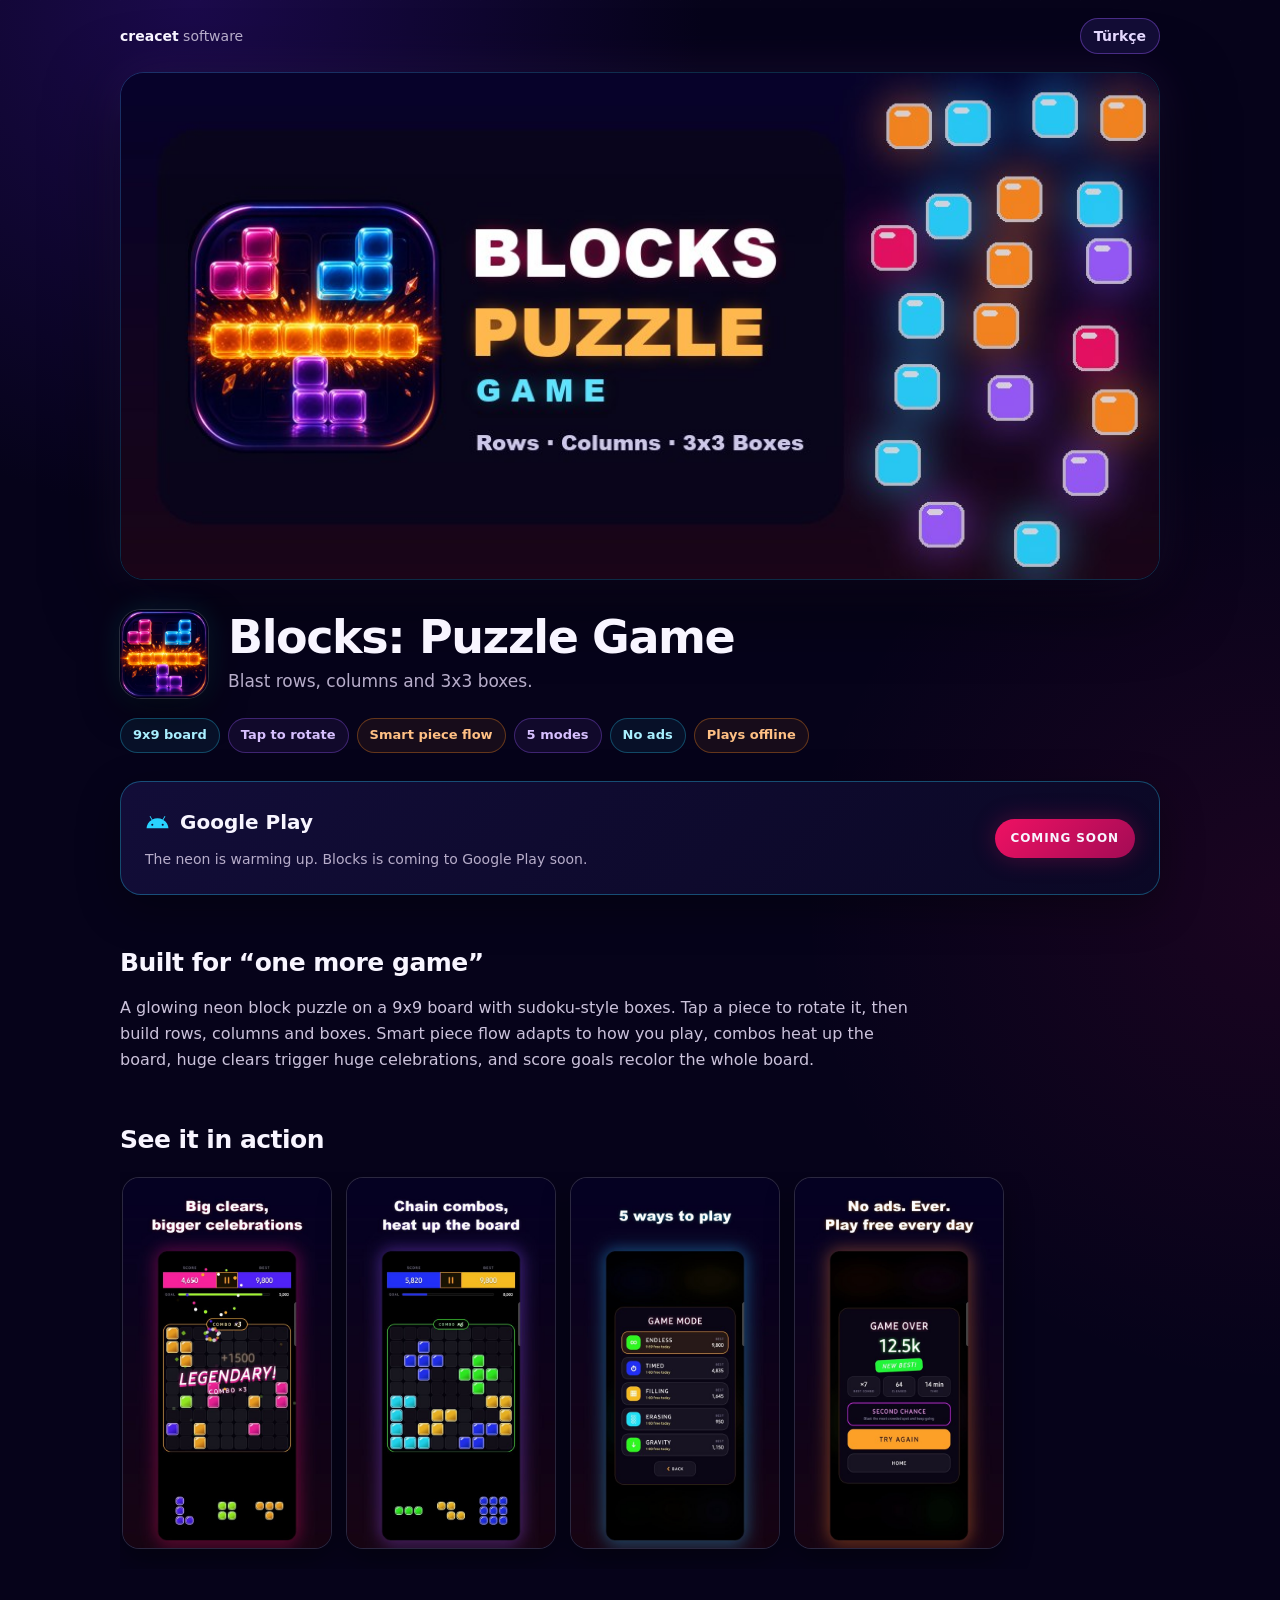
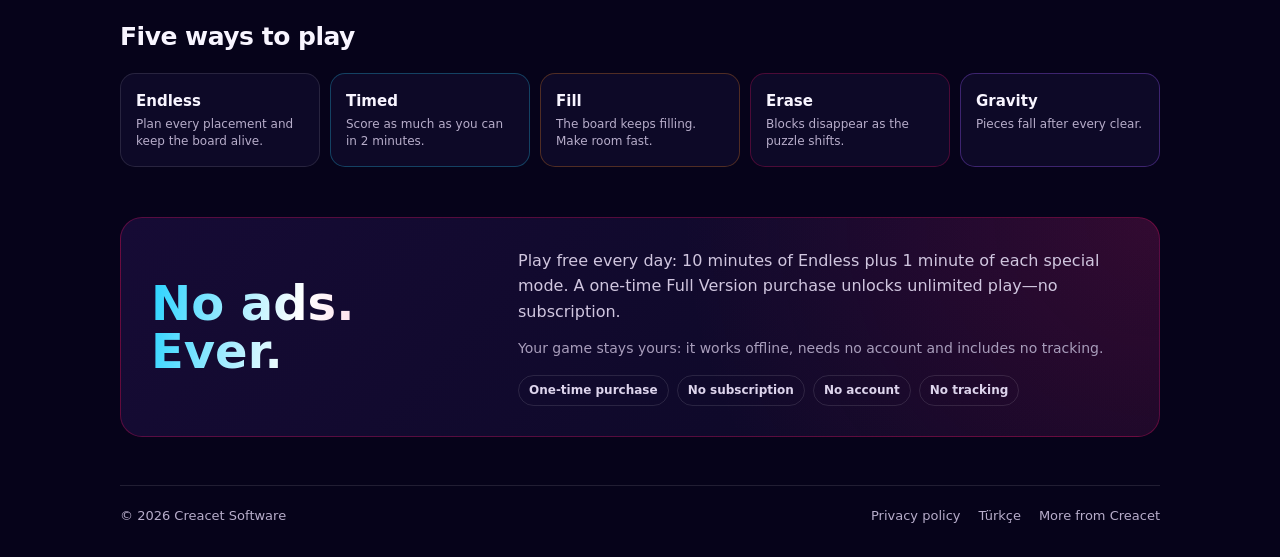
==== blocks/index.html @ dd419be7 "Portfolio-first homepage; add Blocks: Puzzle Game pages (EN/TR) and privacy policy (EN/TR) Co-Author" ====
<!doctype html>
<html lang="en">
<head>
<meta charset="utf-8">
<meta name="viewport" content="width=device-width,initial-scale=1">
<title>Blocks: Puzzle Game — Coming Soon</title>
<meta name="description" content="Blast rows, columns and 3x3 boxes in a glowing neon 9x9 block puzzle. Five modes, no ads, offline play.">
<meta name="theme-color" content="#06031a">
<link rel="icon" href="../assets/blocks/icon.png">
<link rel="apple-touch-icon" href="../assets/blocks/icon.png">
<meta property="og:type" content="website">
<meta property="og:title" content="Blocks: Puzzle Game">
<meta property="og:description" content="A glowing neon block puzzle built for one more game. Five modes, no ads, offline play.">
<meta property="og:url" content="https://mustycetin.github.io/mustycetin/blocks/">
<meta property="og:image" content="https://mustycetin.github.io/mustycetin/assets/blocks/cover.jpg">
<meta property="og:image:width" content="1024">
<meta property="og:image:height" content="500">
<meta name="twitter:card" content="summary_large_image">
<link rel="stylesheet" href="style.css">
</head>
<body>
<div class="wrap">
  <div class="top"><a href="../"><b>creacet</b> software</a><a class="lang" href="tr/" lang="tr">Türkçe</a></div>
  <img class="cover" src="../assets/blocks/cover.jpg" width="1024" height="500" alt="Blocks: Puzzle Game glowing neon blocks on a dark game board">
  <div class="head">
    <img src="../assets/blocks/icon.png" width="88" height="88" alt="Blocks: Puzzle Game app icon">
    <div><h1>Blocks: Puzzle Game</h1><p class="sub">Blast rows, columns and 3x3 boxes.</p></div>
  </div>
  <div class="chips"><span>9x9 board</span><span>Tap to rotate</span><span>Smart piece flow</span><span>5 modes</span><span>No ads</span><span>Plays offline</span></div>

  <section class="store" aria-labelledby="store-title">
    <h2 id="store-title"><svg viewBox="0 0 24 24" aria-hidden="true"><path fill="currentColor" d="M17.6 9.5l1.8-3.1a.4.4 0 0 0-.7-.4l-1.8 3.1A11 11 0 0 0 12 8a11 11 0 0 0-4.9 1.1L5.3 6a.4.4 0 0 0-.7.4l1.8 3.1A10.2 10.2 0 0 0 1.5 17.6h21a10.2 10.2 0 0 0-4.9-8.1zM7 15.1a1 1 0 1 1 0-2 1 1 0 0 1 0 2zm10 0a1 1 0 1 1 0-2 1 1 0 0 1 0 2z"/></svg>Google Play</h2>
    <p>The neon is warming up. Blocks is coming to Google Play soon.</p>
    <span class="tag">Coming soon</span>
  </section>

  <h2 class="section-title">Built for “one more game”</h2>
  <p class="about">A glowing neon block puzzle on a 9x9 board with sudoku-style boxes. Tap a piece to rotate it, then build rows, columns and boxes. Smart piece flow adapts to how you play, combos heat up the board, huge clears trigger huge celebrations, and score goals recolor the whole board.</p>

  <h2 class="section-title">See it in action</h2>
  <div class="shots" aria-label="Blocks: Puzzle Game screenshots">
    <img src="../assets/blocks/en-01.jpg" width="540" height="1170" loading="lazy" alt="Blocks home screen and daily free play">
    <img src="../assets/blocks/en-02.jpg" width="540" height="1170" loading="lazy" alt="Neon 9x9 game board with rows, columns and 3x3 boxes">
    <img src="../assets/blocks/en-03.jpg" width="540" height="1170" loading="lazy" alt="Blocks game mode selection">
    <img src="../assets/blocks/en-04.jpg" width="540" height="1170" loading="lazy" alt="Combo and score goal during play">
  </div>

  <h2 class="section-title">Five ways to play</h2>
  <div class="mode-grid">
    <div class="mode"><b>Endless</b><small>Plan every placement and keep the board alive.</small></div>
    <div class="mode"><b>Timed</b><small>Score as much as you can in 2 minutes.</small></div>
    <div class="mode"><b>Fill</b><small>The board keeps filling. Make room fast.</small></div>
    <div class="mode"><b>Erase</b><small>Blocks disappear as the puzzle shifts.</small></div>
    <div class="mode"><b>Gravity</b><small>Pieces fall after every clear.</small></div>
  </div>

  <section class="no-ads" aria-labelledby="no-ads-title">
    <h2 id="no-ads-title">No ads.<br>Ever.</h2>
    <div><p>Play free every day: 10 minutes of Endless plus 1 minute of each special mode. A one-time Full Version purchase unlocks unlimited play—no subscription.</p><p>Your game stays yours: it works offline, needs no account and includes no tracking.</p><div class="facts"><span>One-time purchase</span><span>No subscription</span><span>No account</span><span>No tracking</span></div></div>
  </section>

  <footer><span>© 2026 Creacet Software</span><span class="footer-links"><a href="privacy/">Privacy policy</a><a href="tr/" lang="tr">Türkçe</a><a href="../">More from Creacet</a></span></footer>
</div>
</body>
</html>
---- blocks/style.css ----
:root{color-scheme:dark;--bg:#06031a;--panel:#0e0929;--panel-2:#120c35;--cyan:#29d3ff;--orange:#ff8a1e;--pink:#ef1163;--purple:#9b5cff;--text:#f8f5ff;--muted:#b7adca;--line:#ffffff1c}
*{box-sizing:border-box}
html{scroll-behavior:smooth}
body{margin:0;min-height:100vh;background:radial-gradient(circle at 15% 0,#1b0a4b 0,transparent 32rem),radial-gradient(circle at 100% 42%,#ef116316 0,transparent 30rem),var(--bg);color:var(--text);font:16px/1.6 ui-rounded,"SF Pro Rounded","Segoe UI",system-ui,sans-serif}
body:before{content:"";position:fixed;inset:0;pointer-events:none;opacity:.17;background-image:linear-gradient(#ffffff0a 1px,transparent 1px),linear-gradient(90deg,#ffffff0a 1px,transparent 1px);background-size:40px 40px;mask-image:linear-gradient(#000,transparent 80%)}
a{color:inherit}
a:focus-visible{outline:3px solid var(--cyan);outline-offset:4px;border-radius:6px}
.wrap{width:min(1040px,calc(100% - 32px));margin:auto;position:relative}
.top{display:flex;justify-content:space-between;align-items:center;padding:18px 0;font-size:14px;color:var(--muted)}
.top a{text-decoration:none}.top b{color:var(--text)}
.lang{border:1px solid #9b5cff66;background:#120c35;border-radius:20px;padding:6px 13px;text-decoration:none;color:#e4d8ff;font-weight:700}
.cover{display:block;width:100%;height:auto;aspect-ratio:1024/500;object-fit:cover;border:1px solid #29d3ff33;border-radius:24px;box-shadow:0 20px 70px #0009,0 0 48px #9b5cff22}
.head{display:flex;gap:20px;align-items:center;margin:30px 0 8px}
.head img{width:88px;height:88px;border-radius:21px;box-shadow:0 0 0 1px #ffffff24,0 12px 36px #0009,0 0 28px #29d3ff24}
h1{margin:0;font-size:clamp(30px,5vw,46px);line-height:1.08;letter-spacing:-1.4px}
.sub{margin:5px 0 0;color:var(--muted);font-size:17px}
.chips{display:flex;flex-wrap:wrap;gap:8px;margin:20px 0 28px}
.chips span{border:1px solid #29d3ff4a;background:#29d3ff10;color:#a9efff;border-radius:20px;padding:6px 12px;font-size:13px;font-weight:700}
.chips span:nth-child(2n){border-color:#9b5cff55;background:#9b5cff13;color:#d7c0ff}.chips span:nth-child(3n){border-color:#ff8a1e55;background:#ff8a1e12;color:#ffc084}
.store{border:1px solid #29d3ff55;border-radius:21px;padding:24px;background:linear-gradient(135deg,#120d38,#0b0825);box-shadow:0 14px 44px #0005;display:grid;grid-template-columns:1fr auto;gap:10px 24px;align-items:center}
.store h2{margin:0;font-size:20px;display:flex;align-items:center;gap:10px}.store h2 svg{width:25px;height:25px;color:var(--cyan)}
.store p{margin:0;color:var(--muted);font-size:14px;grid-column:1}
.tag{grid-row:1/3;grid-column:2;border-radius:999px;padding:10px 16px;background:linear-gradient(135deg,var(--pink),#a30b55);box-shadow:0 0 24px #ef116344;font-size:12px;font-weight:850;letter-spacing:.9px;text-transform:uppercase}
.section-title{font-size:25px;margin:48px 0 12px;letter-spacing:-.5px}
.about{color:#cbc2db;max-width:790px;margin:0}
.shots{display:flex;gap:14px;overflow-x:auto;padding:5px 2px 20px;scroll-snap-type:x mandatory;scrollbar-color:#9b5cff66 transparent}
.shots img{flex:0 0 210px;width:210px;height:auto;border-radius:17px;border:1px solid #ffffff20;scroll-snap-align:start;background:#0d0925;box-shadow:0 12px 28px #0006}
.mode-grid{display:grid;grid-template-columns:repeat(5,1fr);gap:10px;margin-top:16px}
.mode{min-width:0;border:1px solid var(--line);background:#0d0927;border-radius:15px;padding:15px}
.mode:nth-child(2){border-color:#29d3ff47}.mode:nth-child(3){border-color:#ff8a1e47}.mode:nth-child(4){border-color:#ef116347}.mode:nth-child(5){border-color:#9b5cff55}
.mode b{display:block;font-size:15px}.mode small{display:block;color:var(--muted);font-size:12px;line-height:1.45;margin-top:3px}
.no-ads{margin:50px 0 0;padding:30px;border:1px solid #ef11634f;border-radius:22px;background:radial-gradient(circle at 100% 0,#ef11632a,transparent 45%),linear-gradient(135deg,#160b35,#0b0824);display:grid;grid-template-columns:.7fr 1.3fr;gap:38px;align-items:center}
.no-ads h2{font-size:clamp(30px,5vw,48px);line-height:1;margin:0;background:linear-gradient(100deg,var(--cyan),#fff 45%,#ff9bc1);color:transparent;background-clip:text}
.no-ads p{margin:0;color:#d0c6df}.no-ads p+p{margin-top:12px;color:#a89dbb;font-size:14px}
.facts{display:flex;flex-wrap:wrap;gap:8px;margin-top:16px}.facts span{font-size:12px;font-weight:750;color:#ddd4ec;border:1px solid var(--line);border-radius:20px;padding:5px 10px}
footer{margin:48px 0 30px;padding-top:20px;border-top:1px solid var(--line);display:flex;flex-wrap:wrap;gap:10px 22px;justify-content:space-between;font-size:13px;color:var(--muted)}
footer a{text-decoration:none}footer a:hover{color:var(--cyan)}.footer-links{display:flex;gap:18px;flex-wrap:wrap}
@media(max-width:800px){.mode-grid{grid-template-columns:repeat(2,1fr)}.mode:last-child{grid-column:1/-1}.no-ads{grid-template-columns:1fr;gap:18px}}
@media(max-width:560px){.head{align-items:flex-start}.head img{width:70px;height:70px}.sub{font-size:15px}.store{grid-template-columns:1fr}.store p{grid-column:1}.tag{grid-row:auto;grid-column:1;width:max-content;margin-top:6px}.shots img{flex-basis:46vw;width:46vw}.mode-grid{grid-template-columns:1fr}.mode:last-child{grid-column:auto}.no-ads{padding:24px}}
@media(prefers-reduced-motion:reduce){html{scroll-behavior:auto}}
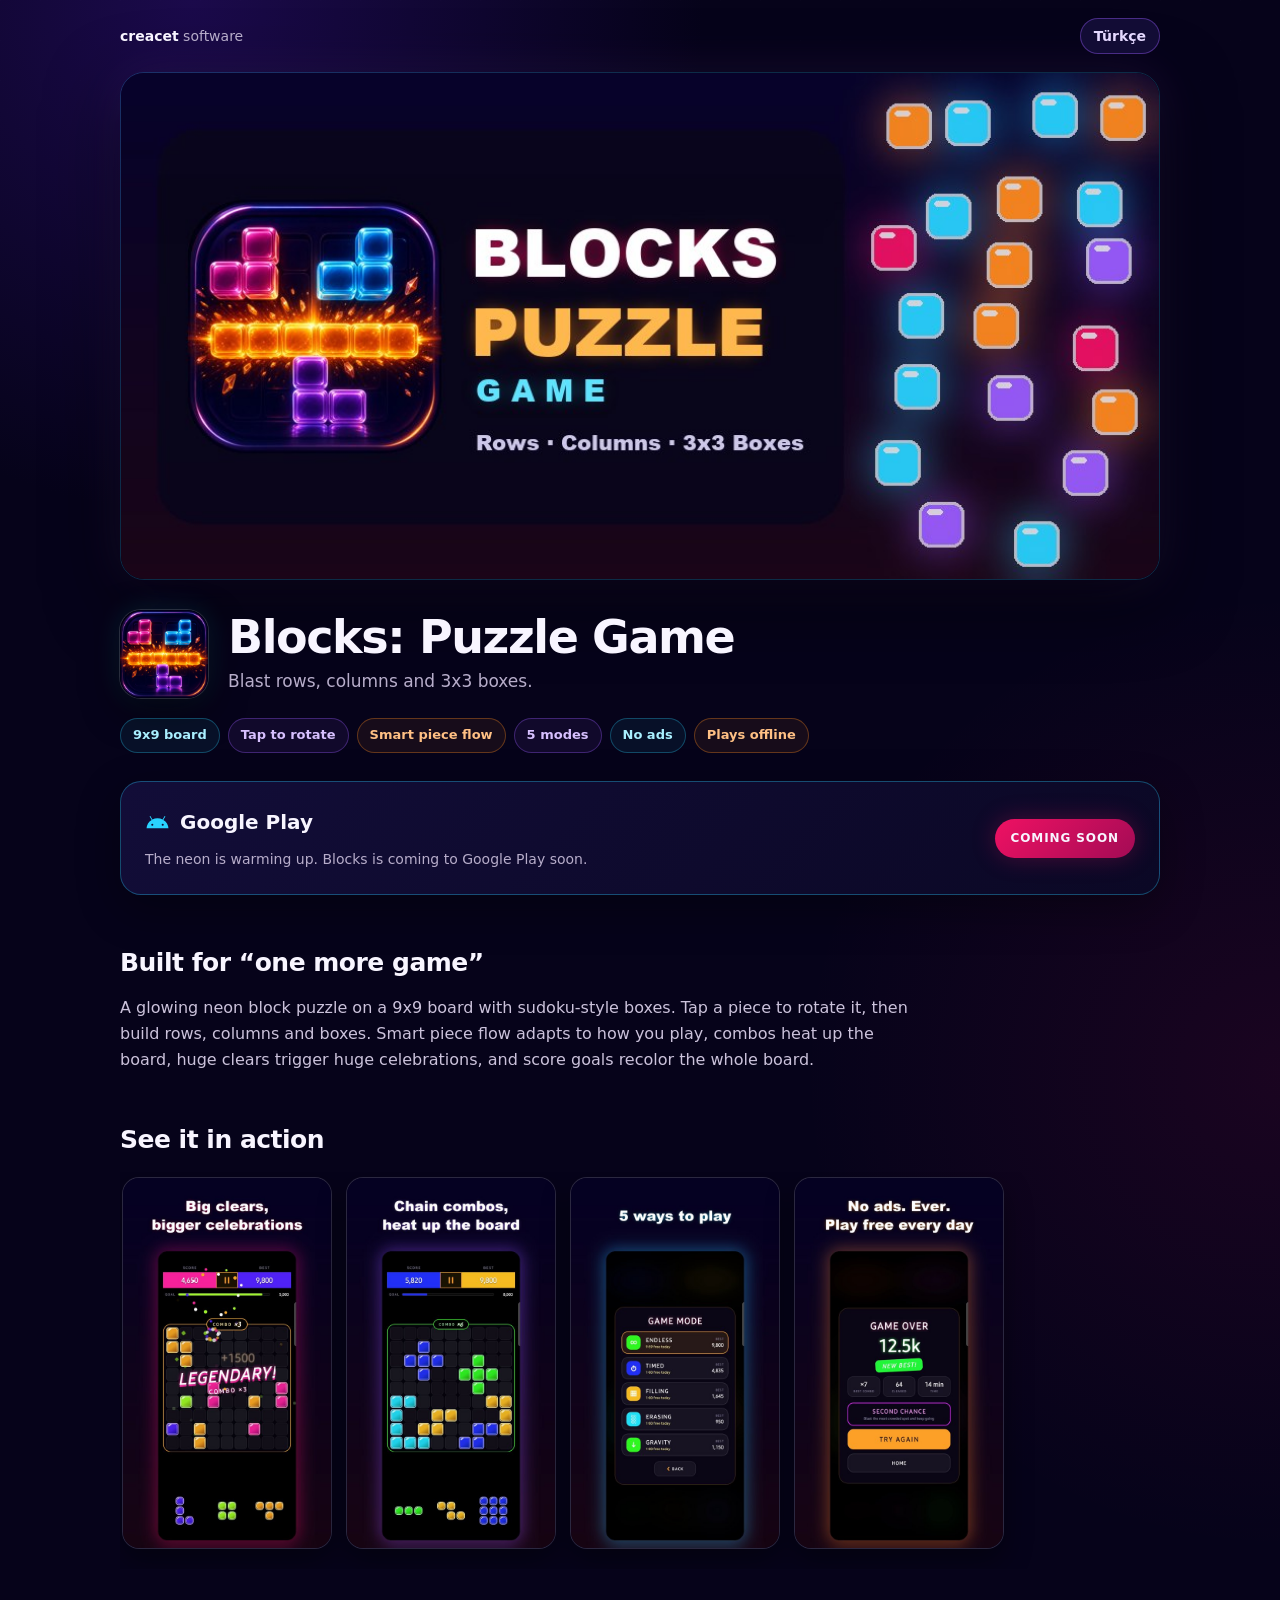
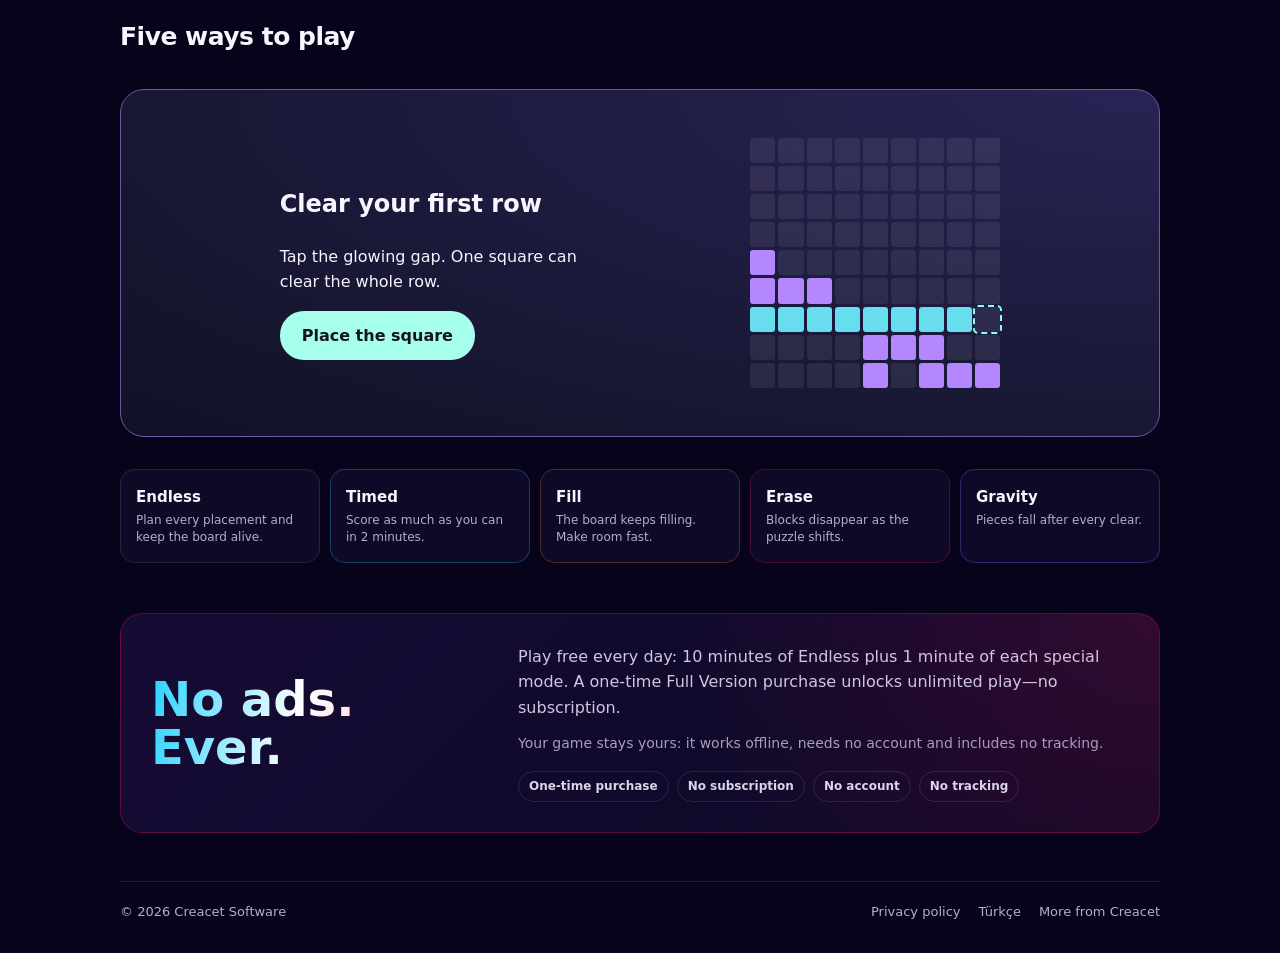
==== commit 6d444c1e: "Give each Creacet product a dedicated showcase and add a playable Blocks preview" ====
--- a/blocks/index.html
+++ b/blocks/index.html
@@ -46,6 +46,8 @@
   </div>
 
   <h2 class="section-title">Five ways to play</h2>
+  <section class="demo"><div><h2>Clear your first row</h2><p>Tap the glowing gap. One square can clear the whole row.</p><button class="clear-row">Place the square</button></div><div class="demo-board" aria-hidden="true"></div></section>
+  <script src="demo.js" defer></script>
   <div class="mode-grid">
     <div class="mode"><b>Endless</b><small>Plan every placement and keep the board alive.</small></div>
     <div class="mode"><b>Timed</b><small>Score as much as you can in 2 minutes.</small></div>
--- a/blocks/style.css
+++ b/blocks/style.css
@@ -38,3 +38,4 @@
 @media(max-width:800px){.mode-grid{grid-template-columns:repeat(2,1fr)}.mode:last-child{grid-column:1/-1}.no-ads{grid-template-columns:1fr;gap:18px}}
 @media(max-width:560px){.head{align-items:flex-start}.head img{width:70px;height:70px}.sub{font-size:15px}.store{grid-template-columns:1fr}.store p{grid-column:1}.tag{grid-row:auto;grid-column:1;width:max-content;margin-top:6px}.shots img{flex-basis:46vw;width:46vw}.mode-grid{grid-template-columns:1fr}.mode:last-child{grid-column:auto}.no-ads{padding:24px}}
 @media(prefers-reduced-motion:reduce){html{scroll-behavior:auto}}
+.demo{margin:2rem 0;display:flex;align-items:center;justify-content:space-evenly;gap:24px;padding:clamp(20px,4vw,48px);background:radial-gradient(at top right,#282454,#111126);border:1px solid #6459a2;border-radius:24px}.demo p{max-width:33ch}.clear-row{cursor:pointer;font:inherit;font-weight:bold;color:#141322;background:#a6ffeb;border:0;border-radius:24px;padding:12px 22px}.demo-board{width:min(100%,250px);flex:none;display:grid;grid-template-columns:repeat(9,1fr);gap:3px}.demo-board i{aspect-ratio:1;border-radius:3px;background:#ffffff14}.demo-board .filled{background:#b587ff}.demo-board .row{background:#68dded}.demo-board .gap{outline:2px dashed #89ffe3;cursor:pointer}.demo-board.cleared .row{background:#ffffff14}.demo-board.cleared .gap{outline:none}@media(max-width:640px){.demo{flex-direction:column;align-items:flex-start}}
